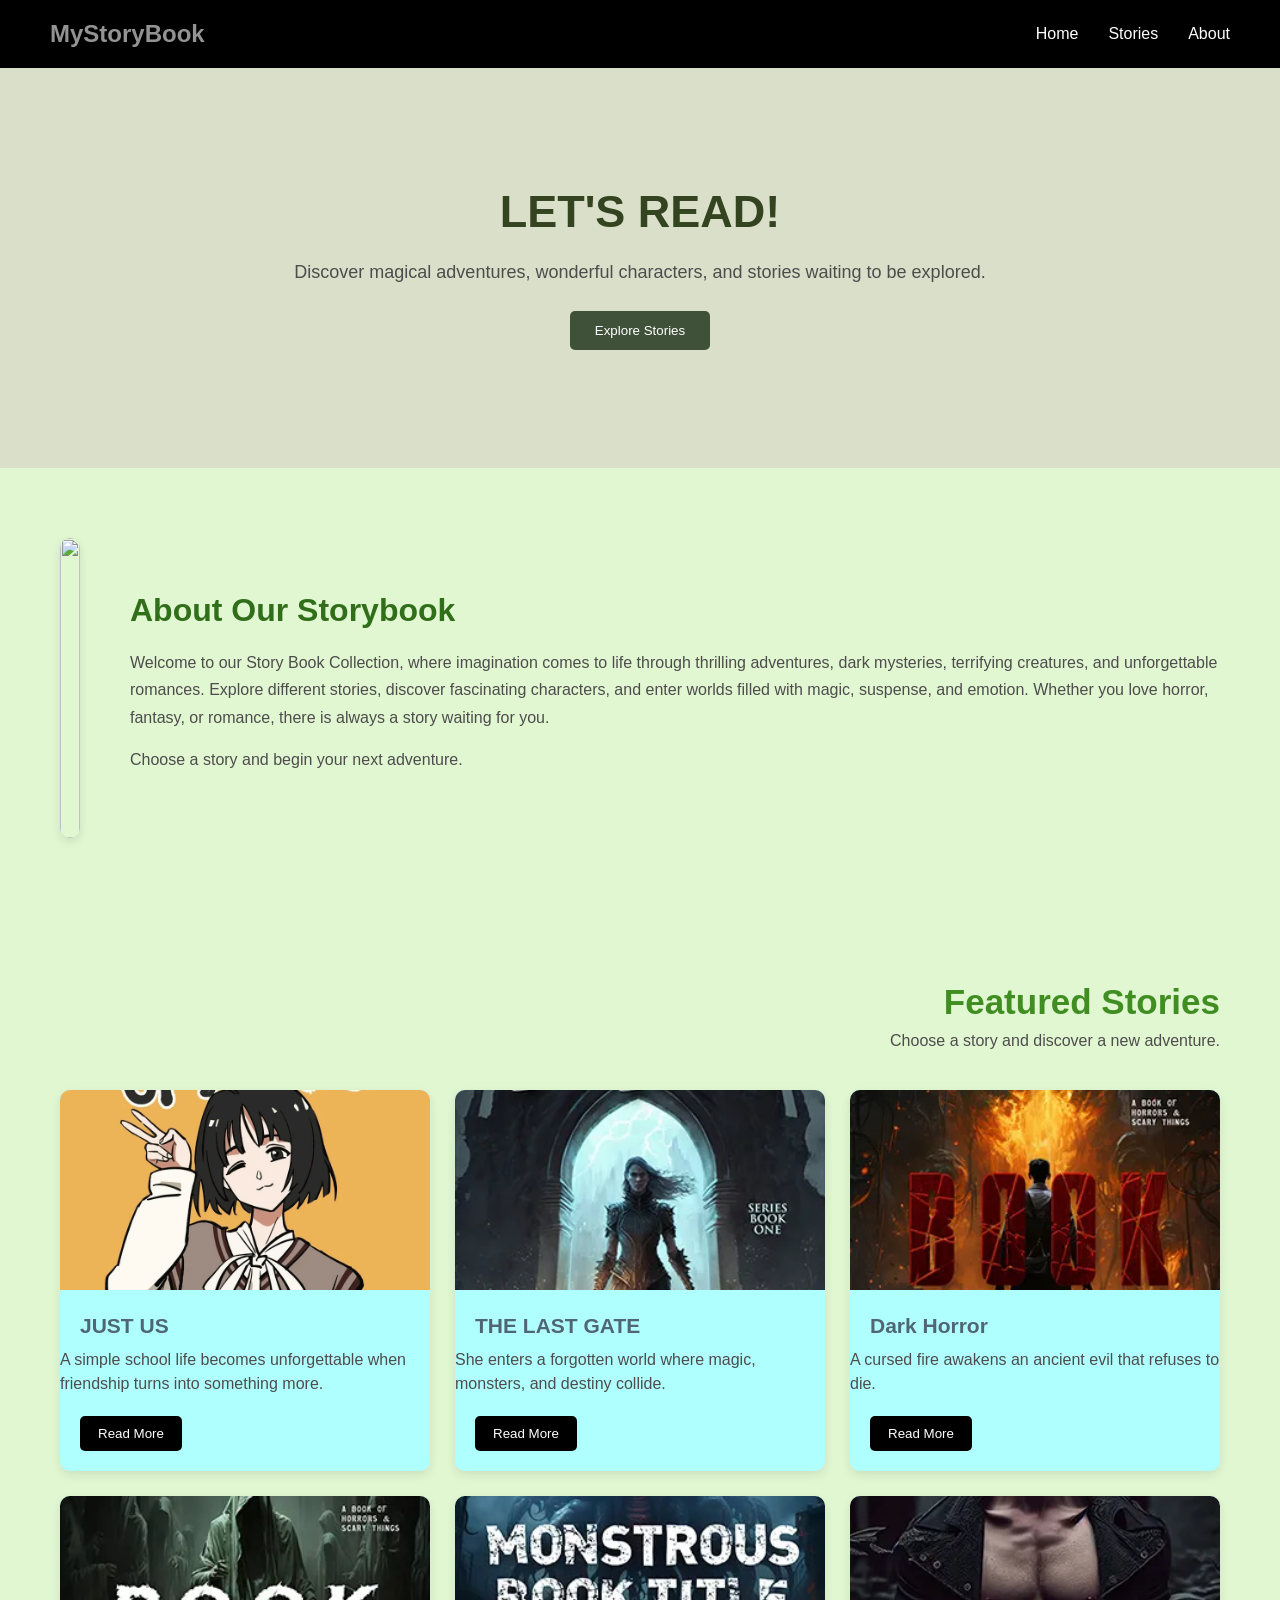
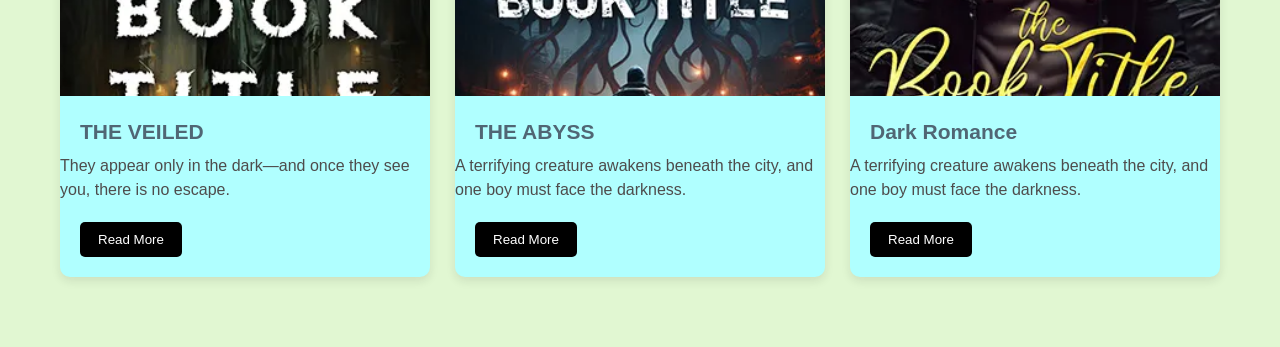
==== index.html @ 7245eb16 "Rename story.html to index.html" ====
<!DOCTYPE html> 
<html lang="en"> 
<head> 
    <meta charset="UTF-8"> 
    <meta name="viewport" content="width=device-width, initial-scale=1.0"> 
    <title>Wellcome to My Storybook</title> 
    <link rel="stylesheet" href="story.css"> 
</head> 
<body> 
    
<nav class="navbar"> 
 
    <h1>MyStoryBook</h1> 
 
    <div class="nav-links"> 
        <a href="#">Home</a> 
        <a href="#">Stories</a> 
        <a href="#">About</a> 
    </div> 
 
</nav> 
 
<section class="hero"> 
 
    <div class="hero-content"> 
        <h2>LET'S READ!</h2> 
 
        <p> 
            Discover magical adventures, wonderful characters, 
            and stories waiting to be explored. 
        </p> 
 
        <button>Explore Stories</button> 
    </div> 
 
</section> 
 
<section class="about"> 
 
    <div class="about-image"> 
        <img src="images (1).jpg"> 
    </div> 
 
    <div class="about-content"> 
        <h2>About Our Storybook</h2> 
 
        <p> 
            Welcome to our Story Book Collection, where imagination comes to life through thrilling adventures, dark mysteries, terrifying creatures, and unforgettable romances. Explore different stories, discover fascinating characters, and enter worlds filled with magic, suspense, and emotion. Whether you love horror, fantasy, or romance, there is always a story waiting for you.
        </p> 
 
        <p> 
            Choose a story and begin your next adventure. 
        </p> 
    </div> 
 
</section> 
 
<section class="stories"> 
 
    <h2>Featured Stories</h2> 
 
    <p class="section-description"> 
        Choose a story and discover a new adventure. 
    </p> 
 
    <div class="story-container"> 
 
         
        <div class="story-card"> 
 
            <img 
                src= "2.webp" 
                alt="Fantasy story" 
            > 
 
            <h3>JUST US</h3> 
 
            <p> 
               A simple school life becomes unforgettable when friendship turns into something more. 
            </p> 
 
            <button>Read More</button> 
 
        </div> 
 
         
        <div class="story-card"> 
 
            <img 
                src="3.webp" 
                alt="Adventure story" 
            > 
 
            <h3>THE LAST GATE</h3> 
 
            <p> 
               She enters a forgotten world where magic, monsters, and destiny collide.
            </p> 
 
            <button>Read More</button> 
 
        </div> 
 
         <div class="story-card"> 
 
            <img 
                src= "4.webp" 
                alt="Fantasy story" 
            > 
 
            <h3>Dark Horror</h3> 
 
            <p> 
               A cursed fire awakens an ancient evil that refuses to die.
            </p> 
 
            <button>Read More</button> 
 
        </div> 
 
         <div class="story-card"> 
 
            <img 
                src= "5.webp" 
                alt="Fantasy story" 
            > 
 
            <h3>THE VEILED</h3> 
 
            <p> 
                They appear only in the dark—and once they see you, there is no escape. 
            </p> 
 
            <button>Read More</button> 
 
        </div> 
 
         <div class="story-card"> 
 
            <img 
                src= "6.webp" 
                alt="Fantasy story" 
            > 
 
            <h3>THE ABYSS</h3> 
 
            <p> 
                A terrifying creature awakens beneath the city, and one boy must face the darkness.
            </p> 
              <button>Read More</button> 
        </div> 
        <div class="story-card"> 
 
            <img 
                src= "7.webp" 
                alt="Fantasy story" 
            > 
 
            <h3>Dark Romance</h3> 
 
            <p> 
                A terrifying creature awakens beneath the city, and one boy must face the darkness.
            </p> 
<button>Read More</button> 
</div> 
</div> 
</section> 
</body> 
</html>
---- story.css ----
* { 
    margin: 0; 
    padding: 0; 
    box-sizing: border-box; 
} 
 
body { 
    font-family: Arial, sans-serif; 
    background-color: #e1f7d2; 
    color: #4e4c4c; 
} 
 
 
.navbar { 
    background-color: black; 
    padding: 20px 50px; 
    display: flex; 
    justify-content: space-between; 
    align-items: center; 
} 
 
.navbar h1 { 
    color: rgba(255, 255, 255, 0.577); 
} 
 
.nav-links { 
    display: flex; 
    gap: 30px; 
} 
 
.nav-links a { 
    color: white; 
    text-decoration: none; 
} 
 
.nav-links a:hover { 
    text-decoration: underline; 
} 
 

.hero { 
    min-height: 400px; 
    display: flex; 
    justify-content: center; 
    align-items: center; 
    text-align: center; 
    background-color: #d9dfc8; 
    padding: 10px; 
} 
 
.hero-content { 
    max-width: 700px; 
} 
 
.hero h2 { 
    font-size: 45px; 
    margin-bottom: 20px; 
    color: #344320; 
} 
 
.hero p { 
    font-size: 18px; 
    line-height: 1.6; 
} 
 
.hero button { 
    margin-top: 25px; 
    padding: 12px 25px; 
    border: none; 
    border-radius: 5px; 
    background-color: #3f5138; 
    color: white; 
    cursor: pointer; 
} 
 
 
.about { 
    padding: 70px 60px; 
} 
 

.about { 
    display: flex; 
    grid-template-columns: 1fr 1fr; 
    gap: 50px; 
    align-items: center; 
} 
 
.about-image img { 
    width: 100%; 
    height: 300px; 
    object-fit: cover; 
    border-radius: 50px; 
    box-shadow: 0 4px 10px rgba(0, 0, 0, 0.10); 
} 
 
.about-content h2 { 
    font-size: 32px; 
    margin-bottom: 20px; 
    color: #316e19; 
} 
 
.about-content p { 
    line-height: 1.7; 
    margin-bottom: 15px; 
} 
 
 
.stories { 
    padding: 70px 60px; 
    text-align: right; 
} 
 
.stories h2 { 
    font-size: 35px; 
    color: #408d22; 
} 
 
.section-description { 
    margin-top: 10px; 
    margin-bottom: 40px; 
} 
 

.story-container { 
   
    display: grid; 
    grid-template-columns: repeat(3, 1fr); 
    gap: 25px; 
    text-align: left; 
} 
 
 
.story-card { 
    background-color: rgb(176, 255, 255); 
    border-radius: 10px; 
    overflow: hidden; 
    box-shadow: 0 4px 10px rgba(27, 27, 27, 0.1); 
} 
 
.story-card img { 
    width: 100%; 
    height: 200px; 
    object-fit: cover; 
} 
 
.story-card h3 { 
    font-size: 21px; 
    margin: 20px 20px 10px; 
    color: #506674; 
} 
 
.story-card p { 
    line-height: 1.5; 
    margin: 100 20px; 
} 
 
.story-card button { 
    margin: 20px; 
    padding: 10px 18px; 
    border: none; 
    border-radius: 5px; 
    background-color: black; 
    color: white; 
    cursor: pointer; 
} 
 
.story-card button:hover { 
    background-color: #293721; 
}
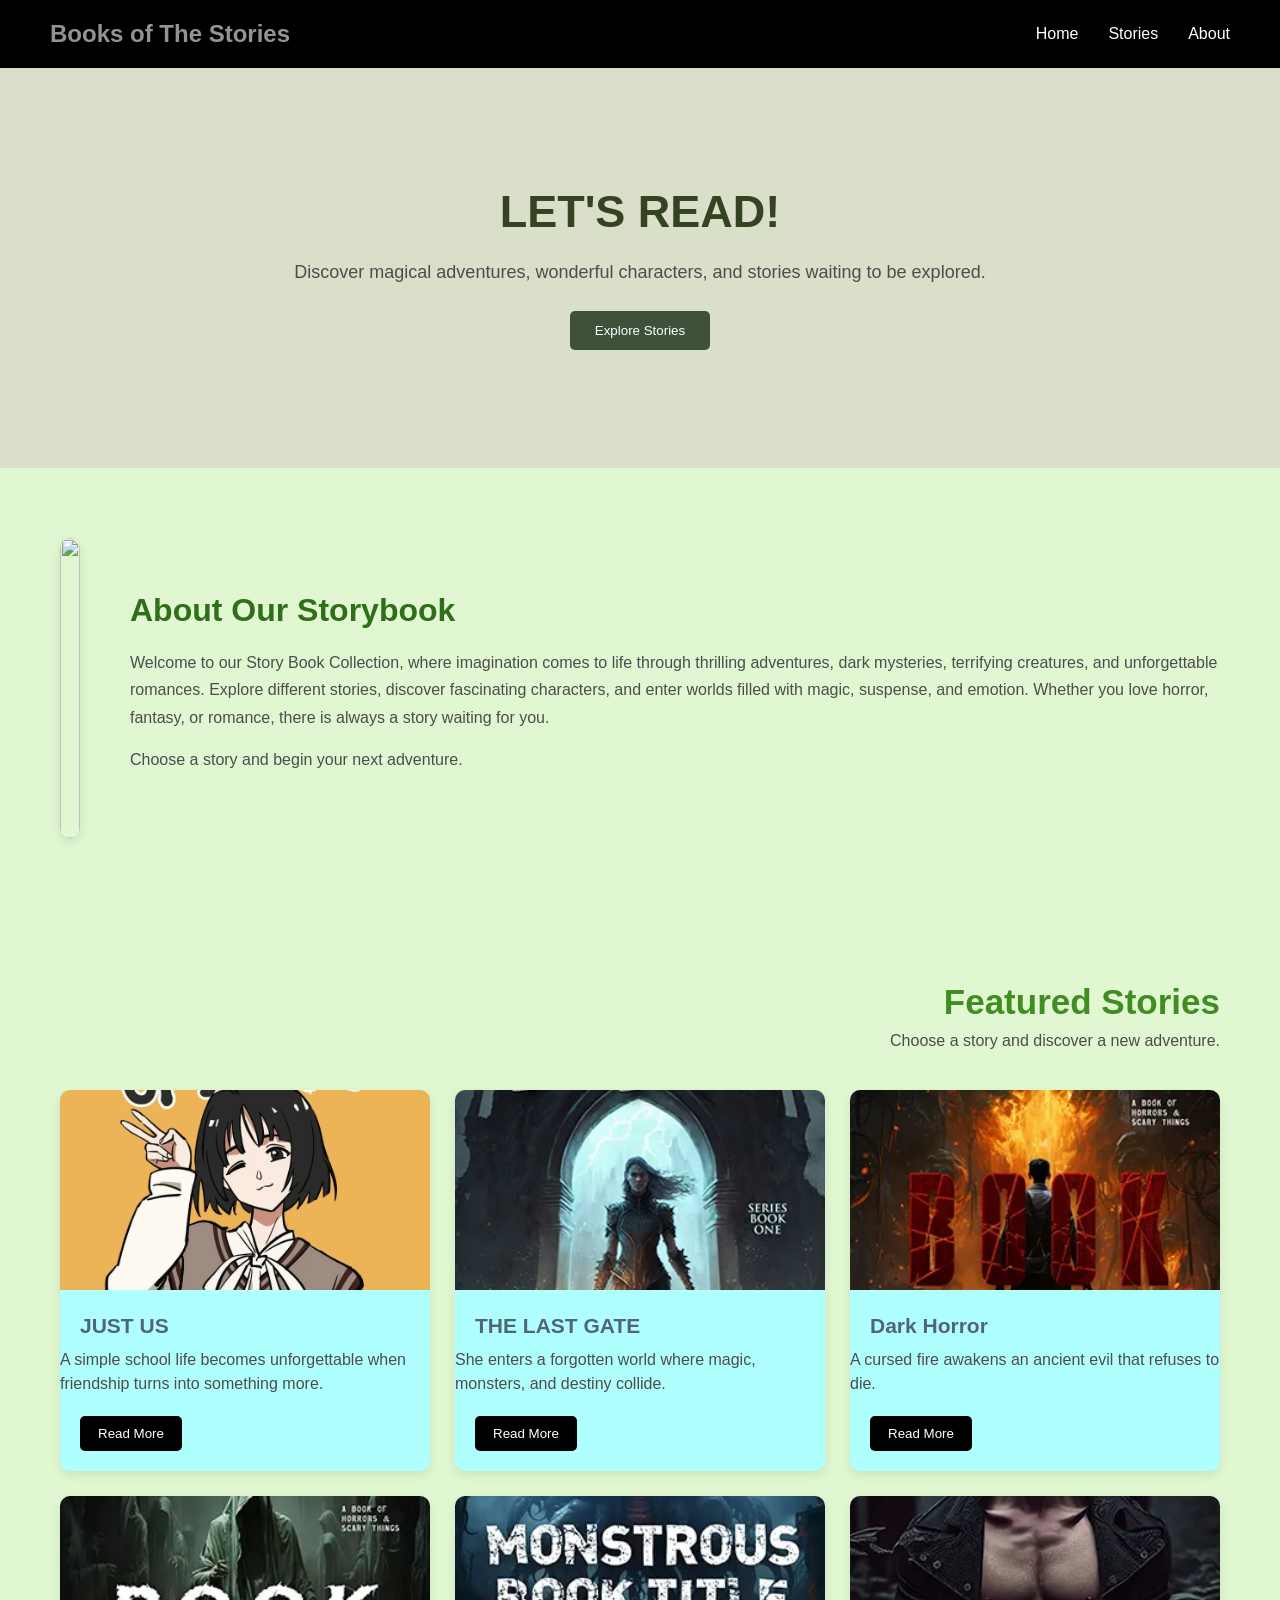
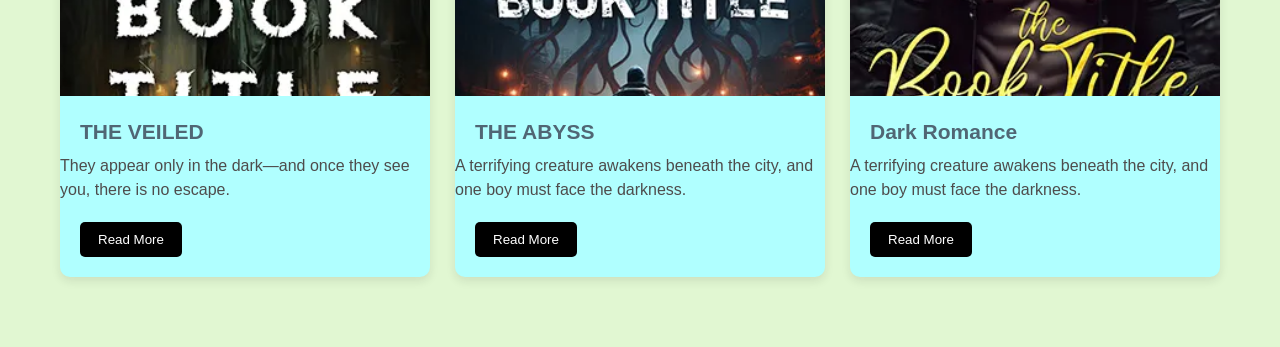
==== commit 4b2612c0: "Update index.html" ====
--- a/index.html
+++ b/index.html
@@ -3,14 +3,14 @@
 <head> 
     <meta charset="UTF-8"> 
     <meta name="viewport" content="width=device-width, initial-scale=1.0"> 
-    <title>Wellcome to My Storybook</title> 
+    <title>Stories of the Unknowns</title> 
     <link rel="stylesheet" href="story.css"> 
 </head> 
 <body> 
     
 <nav class="navbar"> 
  
-    <h1>MyStoryBook</h1> 
+    <h1>Books of The Stories</h1> 
  
     <div class="nav-links"> 
         <a href="#">Home</a> 
